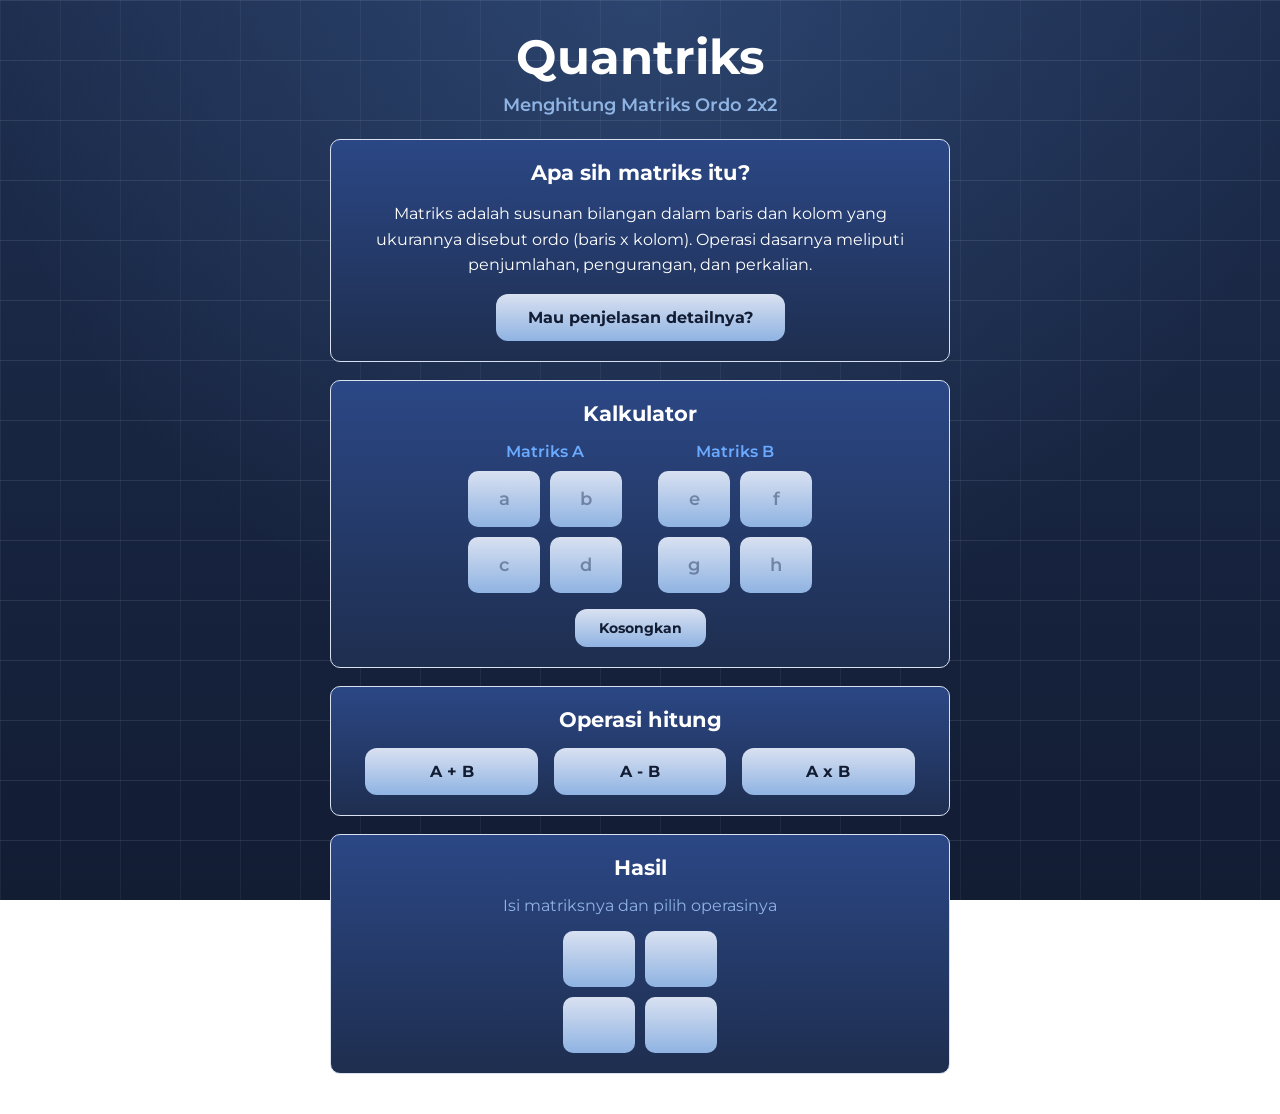
==== index.html @ c97e878d "Add files via upload" ====
<!doctype html>
<html lang="id">
  <head>
    <meta charset="UTF-8" />
    <meta name="viewport" content="width=device-width, initial-scale=1.0" />
    <title>Kalkulator Matriks</title>
    <link rel="stylesheet" href="visual.css" />
    <link
      rel="stylesheet"
      href="https://fonts.googleapis.com/css2?family=Montserrat:wght@400;600;700&display=swap"
    />
  </head>

  <body>
    <header>
      <h1 class="judul">Quantriks</h1>
      <h2 class="subjudul">Menghitung Matriks Ordo 2x2</h2>
    </header>

    <main class="konten">
      <section class="kotak pengantar">
        <h2 class="judul-kotak">Apa sih matriks itu?</h2>
        <p>
          Matriks adalah susunan bilangan dalam baris dan kolom yang ukurannya
          disebut ordo (baris x kolom). Operasi dasarnya meliputi penjumlahan,
          pengurangan, dan perkalian.
        </p>
        <a href="penjelasan.html" class="tombol" id="tombol-explain"
          >Mau penjelasan detailnya?</a
        >
      </section>

      <section class="kotak kalkulator">
        <h2 class="judul-kotak">Kalkulator</h2>

        <div class="matriks">
          <div class="matriks-item">
            <h3 class="matriks-name">Matriks A</h3>
            <div class="matriks-grid">
              <input id="a" type="number" placeholder="a" />
              <input id="b" type="number" placeholder="b" />
              <input id="c" type="number" placeholder="c" />
              <input id="d" type="number" placeholder="d" />
            </div>
          </div>

          <div class="matriks-item">
            <h3 class="matriks-name">Matriks B</h3>
            <div class="matriks-grid">
              <input id="e" type="number" placeholder="e" />
              <input id="f" type="number" placeholder="f" />
              <input id="g" type="number" placeholder="g" />
              <input id="h" type="number" placeholder="h" />
            </div>
          </div>
        </div>

        <button class="tombol" id="tombol-hapus">Kosongkan</button>
      </section>

      <section class="kotak operasi">
        <h2 class="judul-kotak">Operasi hitung</h2>
        <div class="operasi-tombol">
          <button class="tombol" id="tombol-tambah">A + B</button>
          <button class="tombol" id="tombol-kurang">A - B</button>
          <button class="tombol" id="tombol-kali">A x B</button>
        </div>
      </section>

      <section class="kotak hasil-kotak">
        <h2 class="judul-kotak">Hasil</h2>
        <p id="hasil">Isi matriksnya dan pilih operasinya</p>

        <div class="hasil-grid">
          <div class="sel" id="r1"></div>
          <div class="sel" id="r2"></div>
          <div class="sel" id="r3"></div>
          <div class="sel" id="r4"></div>
        </div>
      </section>
    </main>

    <script src="ngitung.js"></script>
  </body>
</html>
---- visual.css ----
:root {
  --bg: #1e2e4f;
  --font-family: "Montserrat", sans-serif;
  --blue2: #2b4785;
  --blue3: #8fb3e2;
  --blue4: #6aaaff;
  --white: #d9e1f1;
  --hijau: #4fd1a0;
}

* {
  margin: 0;
  padding: 0;
  box-sizing: border-box;
}

body {
  min-height: 100vh;
  color: var(--white);
  font-family: var(--font-family);
  background:
    linear-gradient(rgba(217, 225, 241, 0.104) 1px, transparent 1px) 0 0 / 60px
      60px,
    linear-gradient(90deg, rgba(217, 225, 241, 0.059) 1px, transparent 1px) 0
      0 / 60px 60px,
    radial-gradient(
      circle at 50% 0%,
      rgba(106, 170, 255, 0.18),
      transparent 60%
    ),
    linear-gradient(180deg, var(--bg) 0%, #121c33 100%);
  background-attachment: fixed;
}

/* ===== Judul ===== */
.judul {
  margin-top: 28px;
  text-align: center;
  font-size: clamp(2rem, 8vh, 3rem);
  font-weight: bold;
  color: white;
}

.subjudul {
  margin: 8px 0 24px;
  text-align: center;
  font-size: 1.1rem;
  font-weight: 600;
  color: var(--blue3);
}

a {
  font-size: 1rem;
  font-weight: bold;
  text-decoration: none;
  color: #121c33;
}

.tombol {
  display: inline-block;
  padding: 14px 32px;
  font-family: var(--font-family);
  font-size: 1rem;
  font-weight: bold;
  color: #121c33;
  background: linear-gradient(to top, var(--blue3), var(--white));
  border: none;
  border-radius: 12px;
  cursor: pointer;
  transition: transform 0.2s ease;
}

.tombol:hover {
  transform: scale(1.1);
   cursor: pointer;
   letter-spacing: 0.03em;
}

.tombol:focus-visible {
  outline: 3px solid white;
  outline-offset: 2px;
}

.sel {
  display: flex;
  justify-content: center;
  align-items: center;
  background: linear-gradient(to top, var(--blue3), var(--white));
  color: var(--bg);
  font-weight: bold;
  font-size: 18px;
  border-radius: 10px;
}

.kotak {
  padding: 20px;
  color: white;
  background: linear-gradient(to bottom, var(--blue2), var(--bg));
  border: 1px solid var(--white);
  border-radius: 10px;
}

.judul-kotak {
  font-size: 1.3rem;
}

.konten {
  width: min(95%, 620px);
  margin: 0 auto 40px;
  display: flex;
  flex-direction: column;
  gap: 18px;
}

.kalkulator,
.operasi,
.hasil-kotak,
.pengantar {
  display: flex;
  flex-direction: column;
  align-items: center;
  gap: 16px;
  text-align: center;
}

.pengantar p {
  line-height: 1.6;
}

.matriks {
  display: flex;
  flex-wrap: wrap;
  justify-content: center;
  gap: 16px 36px;
}

.matriks-item {
  display: flex;
  flex-direction: column;
  align-items: center;
  gap: 10px;
}

.matriks-name {
  font-size: 1rem;
  font-weight: 600;
  color: var(--blue4);
}

.matriks-grid {
  display: grid;
  grid-template-columns: repeat(2, 72px);
  grid-auto-rows: 56px;
  gap: 10px;
}

.matriks-grid input {
  width: 100%;
  height: 100%;
  min-width: 0;
  padding: 0;
  border: 0;
  border-radius: 10px;
  text-align: center;
  font-family: var(--font-family);
  font-size: 18px;
  font-weight: bold;
  color: var(--bg);
  background: linear-gradient(to top, var(--blue3), var(--white));
  appearance: textfield;
  -moz-appearance: textfield;
}

.matriks-grid input::-webkit-outer-spin-button,
.matriks-grid input::-webkit-inner-spin-button {
  -webkit-appearance: none;
  margin: 0;
}

.matriks-grid input::placeholder {
  color: rgba(30, 46, 79, 0.45);
  font-weight: 600;
}

.matriks-grid input:focus-visible {
  outline: 3px solid white;
  outline-offset: 2px;
}

#tombol-hapus {
  padding: 10px 24px;
  font-size: 0.9rem;
}

/* ===== Operasi ===== */
.operasi-tombol {
  width: 95%;
  display: grid;
  grid-template-columns: repeat(3, 1fr);
  gap: 16px;
}

.operasi-tombol .tombol {
  padding: 14px 0;
}

/* ===== Hasil ===== */
#hasil {
  color: var(--blue3);
  font-size: 1rem;
}

.hasil-grid {
  display: grid;
  grid-template-columns: repeat(2, 72px);
  grid-auto-rows: 56px;
  gap: 10px;
}

@media (max-width: 480px) {
  .kotak {
    padding: 16px;
  }

  .matriks-grid,
  .hasil-grid {
    grid-template-columns: repeat(2, 64px);
  }
}

@media (prefers-reduced-motion: reduce) {
  .tombol {
    transition: none;
  }
}
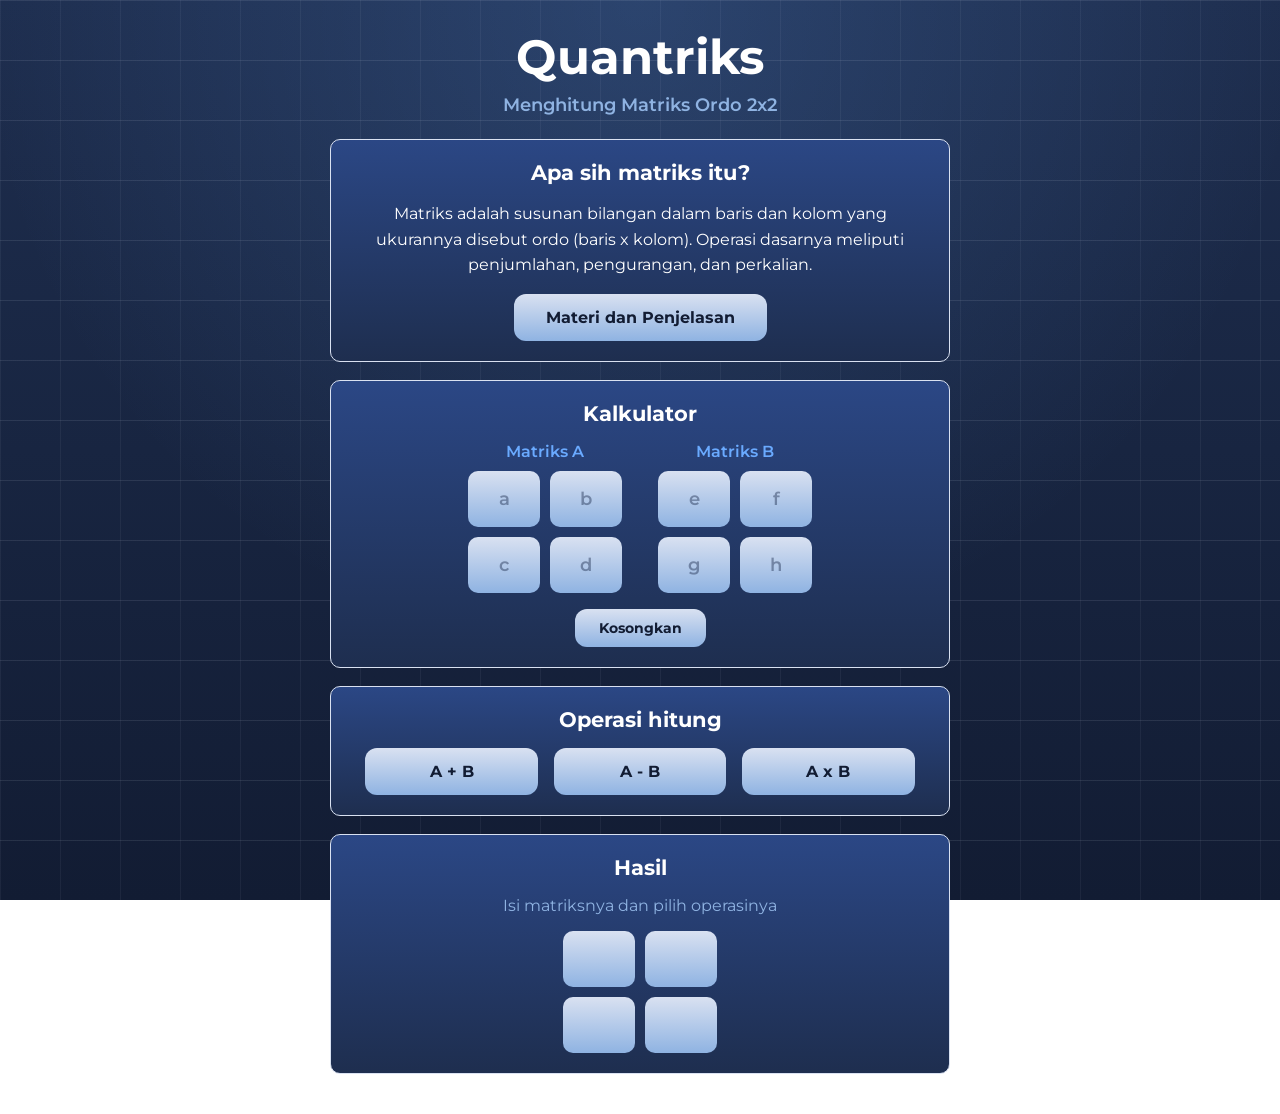
==== commit b2ca938d: "Add files via upload" ====
--- a/index.html
+++ b/index.html
@@ -26,7 +26,7 @@
           pengurangan, dan perkalian.
         </p>
         <a href="penjelasan.html" class="tombol" id="tombol-explain"
-          >Mau penjelasan detailnya?</a
+          >Materi dan Penjelasan</a
         >
       </section>
 
--- a/visual.css
+++ b/visual.css
@@ -6,6 +6,7 @@
   --blue4: #6aaaff;
   --white: #d9e1f1;
   --hijau: #4fd1a0;
+  --oranye: #ffb454;
 }
 
 * {
@@ -72,8 +73,8 @@
 
 .tombol:hover {
   transform: scale(1.1);
-   cursor: pointer;
-   letter-spacing: 0.03em;
+  cursor: pointer;
+  letter-spacing: 0.03em;
 }
 
 .tombol:focus-visible {
@@ -232,4 +233,4 @@
   .tombol {
     transition: none;
   }
-}+}
